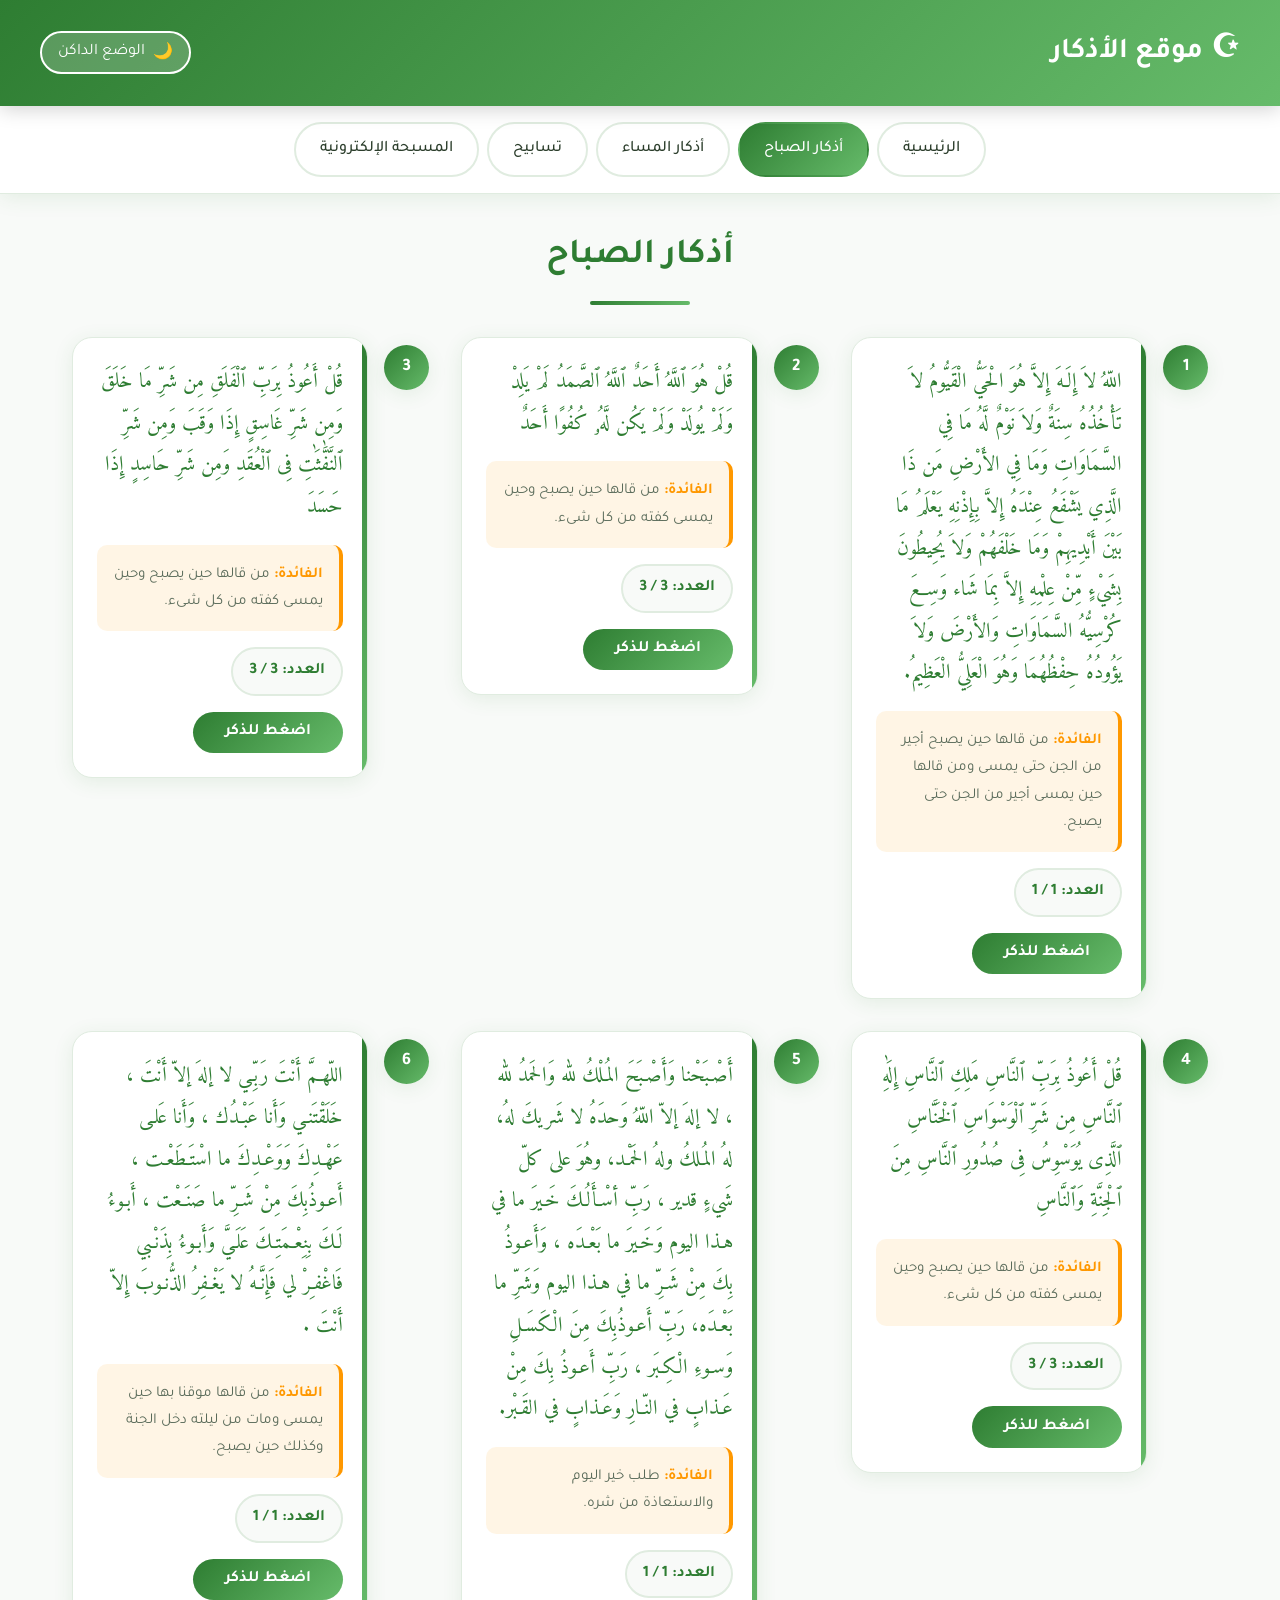
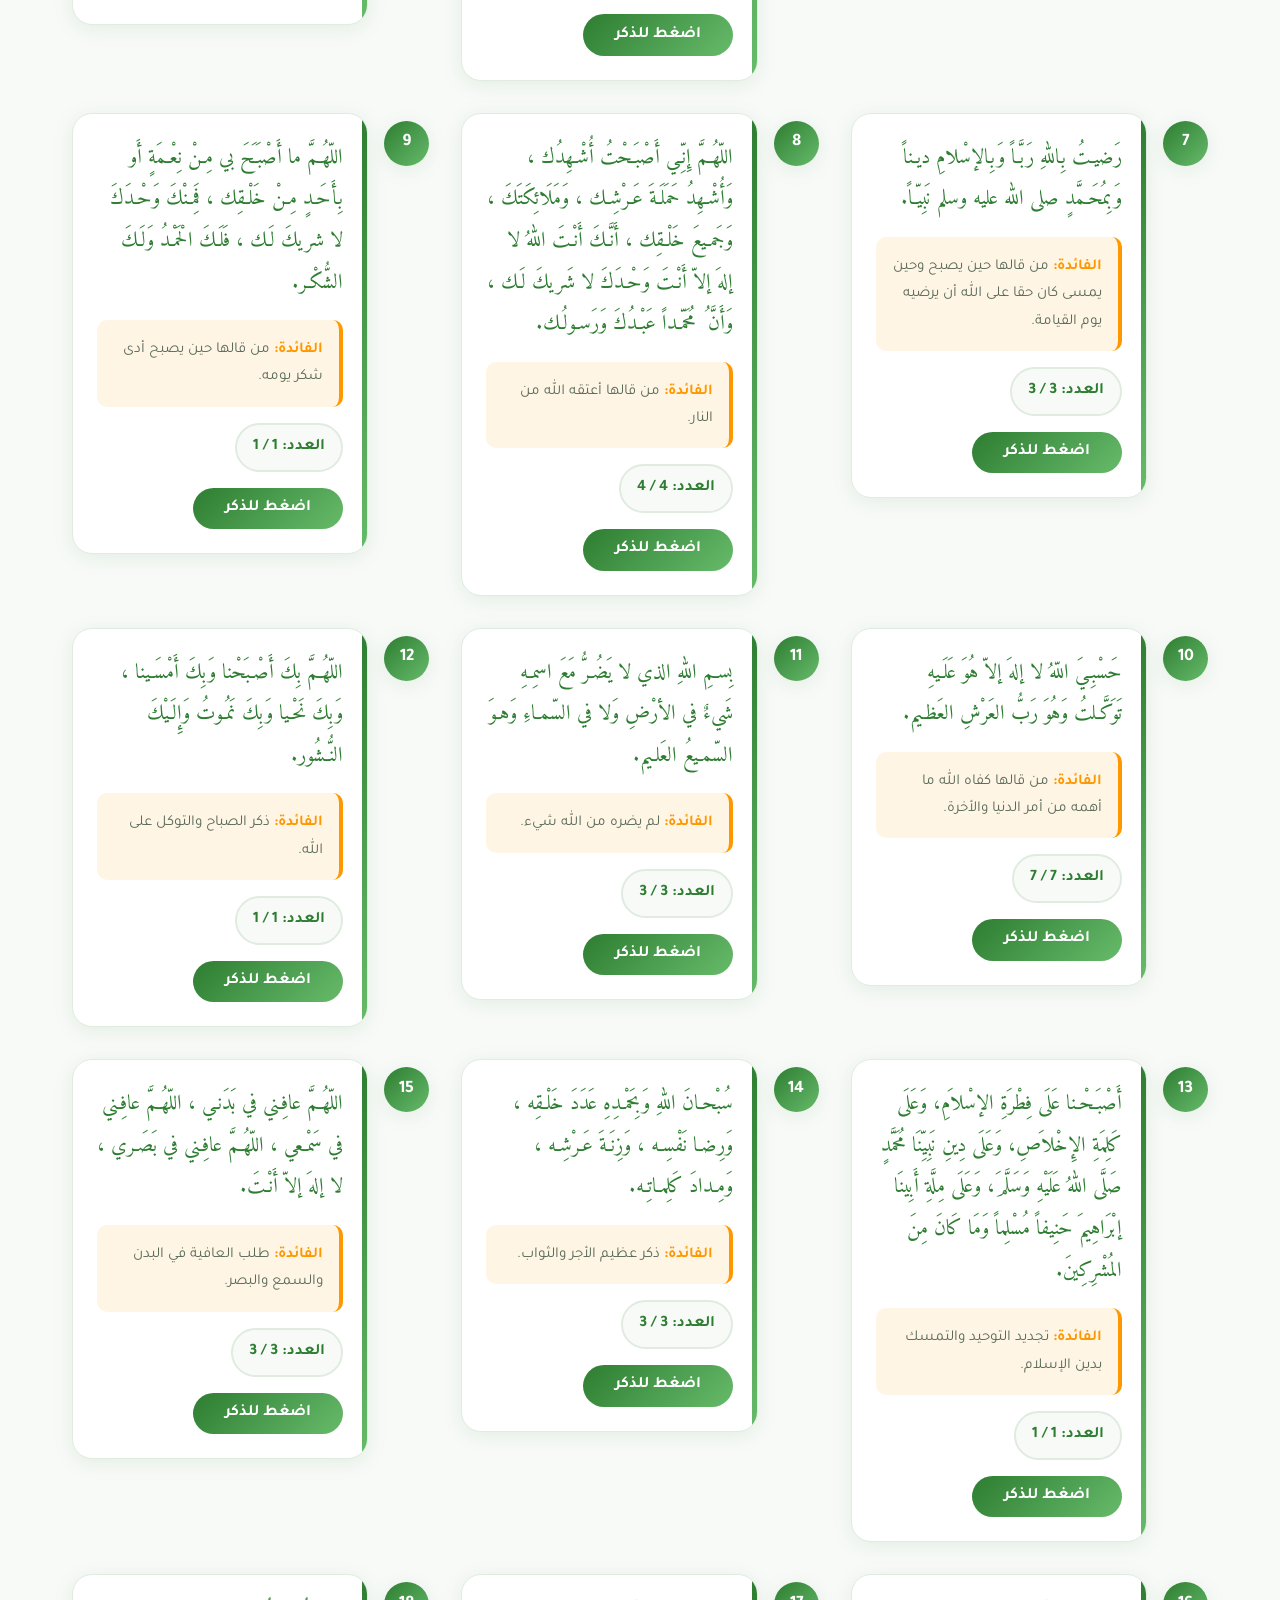
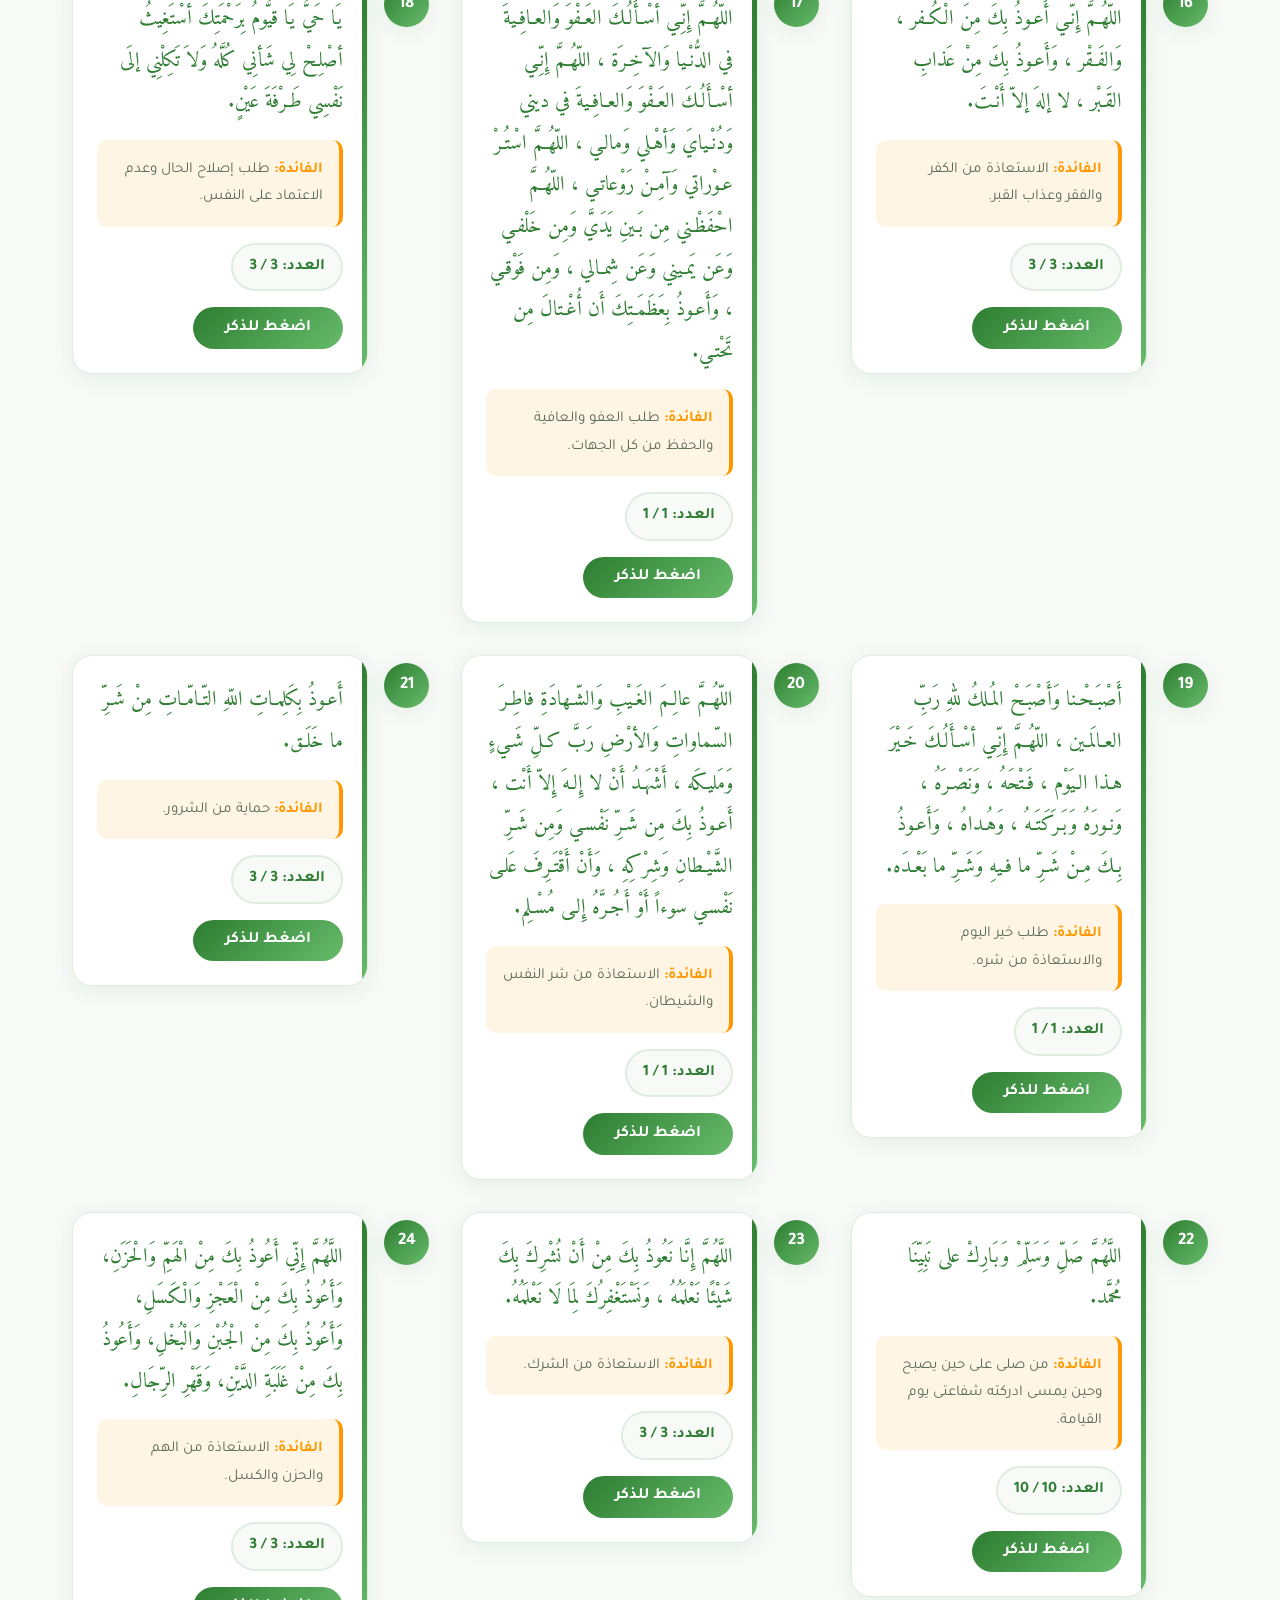
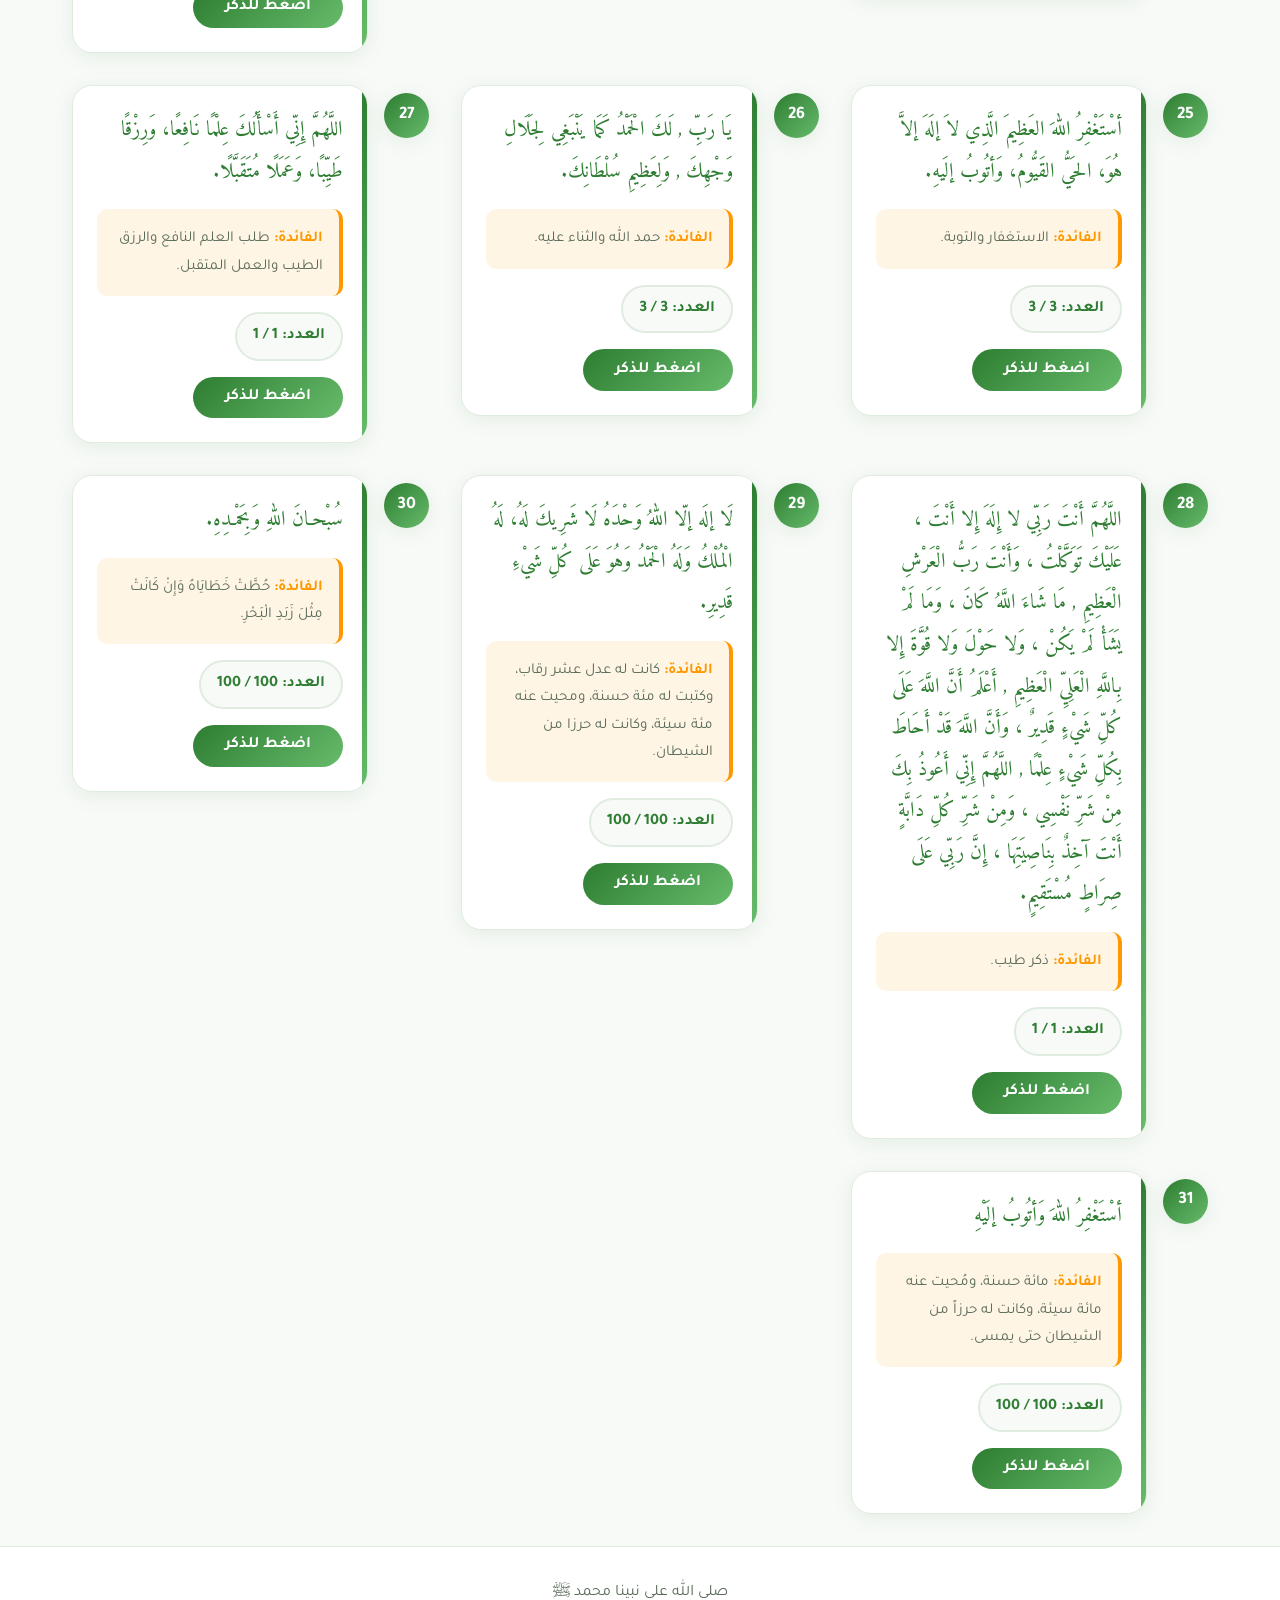
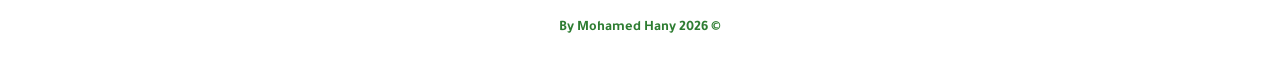
==== morning.html @ 1dcfdade "Initial commit" ====
<!DOCTYPE html>
<html lang="ar" dir="rtl">
<head>
    <meta charset="UTF-8">
    <meta name="viewport" content="width=device-width, initial-scale=1.0">
    <title>أذكار الصباح - موقع الأذكار</title>
    <link href="https://fonts.googleapis.com/css2?family=Amiri:wght@400;700&family=Tajawal:wght@400;500;700&display=swap" rel="stylesheet">
    <link rel="stylesheet" href="css/style.css">
</head>
<body>
    <div class="progress-bar" id="progressBar"></div>
    
    <header>
        <div class="header-content">
            <a href="index.html" class="logo">موقع الأذكار</a>
            <button class="theme-toggle" onclick="toggleTheme()">
                <span id="themeIcon">🌙</span>
                <span id="themeText">الوضع الداكن</span>
            </button>
        </div>
    </header>

    <nav>
        <div class="nav-content">
            <a href="index.html" class="nav-btn">الرئيسية</a>
            <a href="morning.html" class="nav-btn active">أذكار الصباح</a>
            <a href="evening.html" class="nav-btn">أذكار المساء</a>
            <a href="tasbeeh.html" class="nav-btn">تسابيح</a>
            <a href="rosary.html" class="nav-btn">المسبحة الإلكترونية</a>
        </div>
    </nav>

    <main>
        <h2 class="section-title">أذكار الصباح</h2>
        <div class="cards-grid" id="morningCards"></div>
    </main>

    <footer>
        <div class="footer-content">
            <p class="footer-text">صلى الله على نبينا محمد ﷺ</p>
            <p class="copyright">© 2026 By Mohamed Hany</p>
        </div>
    </footer>

    <button class="scroll-top" id="scrollTop" onclick="scrollToTop()">↑</button>

    <script src="js/main.js"></script>
    <script>
        // Morning Azkar Data
        const morningAzkar = [
            {
                text: "اللّهُ لاَ إِلَـهَ إِلاَّ هُوَ الْحَيُّ الْقَيُّومُ لاَ تَأْخُذُهُ سِنَةٌ وَلاَ نَوْمٌ لَّهُ مَا فِي السَّمَاوَاتِ وَمَا فِي الأَرْضِ مَن ذَا الَّذِي يَشْفَعُ عِنْدَهُ إِلاَّ بِإِذْنِهِ يَعْلَمُ مَا بَيْنَ أَيْدِيهِمْ وَمَا خَلْفَهُمْ وَلاَ يُحِيطُونَ بِشَيْءٍ مِّنْ عِلْمِهِ إِلاَّ بِمَا شَاء وَسِعَ كُرْسِيُّهُ السَّمَاوَاتِ وَالأَرْضَ وَلاَ يَؤُودُهُ حِفْظُهُمَا وَهُوَ الْعَلِيُّ الْعَظِيمُ.",
                count: 1,
                fadl: "من قالها حين يصبح أجير من الجن حتى يمسى ومن قالها حين يمسى أجير من الجن حتى يصبح."
            },
            {
                text: "قُلْ هُوَ ٱللَّهُ أَحَدٌ ٱللَّهُ ٱلصَّمَدُ لَمْ يَلِدْ وَلَمْ يُولَدْ وَلَمْ يَكُن لَّهُۥ كُفُوًا أَحَدٌ",
                count: 3,
                fadl: "من قالها حين يصبح وحين يمسى كفته من كل شىء."
            },
            {
                text: "قُلْ أَعُوذُ بِرَبِّ ٱلْفَلَقِ مِن شَرِّ مَا خَلَقَ وَمِن شَرِّ غَاسِقٍ إِذَا وَقَبَ وَمِن شَرِّ ٱلنَّفَّٰثَٰتِ فِى ٱلْعُقَدِ وَمِن شَرِّ حَاسِدٍ إِذَا حَسَدَ",
                count: 3,
                fadl: "من قالها حين يصبح وحين يمسى كفته من كل شىء."
            },
            {
                text: "قُلْ أَعُوذُ بِرَبِّ ٱلنَّاسِ مَلِكِ ٱلنَّاسِ إِلَٰهِ ٱلنَّاسِ مِن شَرِّ ٱلْوَسْوَاسِ ٱلْخَنَّاسِ ٱلَّذِى يُوَسْوِسُ فِى صُدُورِ ٱلنَّاسِ مِنَ ٱلْجِنَّةِ وَٱلنَّاسِ",
                count: 3,
                fadl: "من قالها حين يصبح وحين يمسى كفته من كل شىء."
            },
            {
                text: "أَصْـبَحْنا وَأَصْـبَحَ المُـلْكُ لله وَالحَمدُ لله ، لا إلهَ إلاّ اللّهُ وَحدَهُ لا شَريكَ لهُ، لهُ المُـلكُ ولهُ الحَمْـد، وهُوَ على كلّ شَيءٍ قدير ، رَبِّ أسْـأَلُـكَ خَـيرَ ما في هـذا اليوم وَخَـيرَ ما بَعْـدَه ، وَأَعـوذُ بِكَ مِنْ شَـرِّ ما في هـذا اليوم وَشَرِّ ما بَعْـدَه، رَبِّ أَعـوذُبِكَ مِنَ الْكَسَـلِ وَسـوءِ الْكِـبَر ، رَبِّ أَعـوذُ بِكَ مِنْ عَـذابٍ في النّـارِ وَعَـذابٍ في القَـبْر.",
                count: 1,
                fadl: "طلب خير اليوم والاستعاذة من شره."
            },
            {
                text: "اللّهـمَّ أَنْتَ رَبِّـي لا إلهَ إلاّ أَنْتَ ، خَلَقْتَنـي وَأَنا عَبْـدُك ، وَأَنا عَلـى عَهْـدِكَ وَوَعْـدِكَ ما اسْتَـطَعْـت ، أَعـوذُبِكَ مِنْ شَـرِّ ما صَنَـعْت ، أَبـوءُ لَـكَ بِنِعْـمَتِـكَ عَلَـيَّ وَأَبـوءُ بِذَنْـبي فَاغْفـِرْ لي فَإِنَّـهُ لا يَغْـفِرُ الذُّنـوبَ إِلاّ أَنْتَ .",
                count: 1,
                fadl: "من قالها موقنا بها حين يمسى ومات من ليلته دخل الجنة وكذلك حين يصبح."
            },
            {
                text: "رَضيـتُ بِاللهِ رَبَّـاً وَبِالإسْلامِ ديـناً وَبِمُحَـمَّدٍ صلى الله عليه وسلم نَبِيّـاً.",
                count: 3,
                fadl: "من قالها حين يصبح وحين يمسى كان حقا على الله أن يرضيه يوم القيامة."
            },
            {
                text: "اللّهُـمَّ إِنِّـي أَصْبَـحْتُ أُشْـهِدُك ، وَأُشْـهِدُ حَمَلَـةَ عَـرْشِـك ، وَمَلَائِكَتَكَ ، وَجَمـيعَ خَلْـقِك ، أَنَّـكَ أَنْـتَ اللهُ لا إلهَ إلاّ أَنْـتَ وَحْـدَكَ لا شَريكَ لَـك ، وَأَنَّ ُ مُحَمّـداً عَبْـدُكَ وَرَسـولُـك.",
                count: 4,
                fadl: "من قالها أعتقه الله من النار."
            },
            {
                text: "اللّهُـمَّ ما أَصْبَـَحَ بي مِـنْ نِعْـمَةٍ أَو بِأَحَـدٍ مِـنْ خَلْـقِك ، فَمِـنْكَ وَحْـدَكَ لا شريكَ لَـك ، فَلَـكَ الْحَمْـدُ وَلَـكَ الشُّكْـر.",
                count: 1,
                fadl: "من قالها حين يصبح أدى شكر يومه."
            },
            {
                text: "حَسْبِـيَ اللّهُ لا إلهَ إلاّ هُوَ عَلَـيهِ تَوَكَّـلتُ وَهُوَ رَبُّ العَرْشِ العَظـيم.",
                count: 7,
                fadl: "من قالها كفاه الله ما أهمه من أمر الدنيا والأخرة."
            },
            {
                text: "بِسـمِ اللهِ الذي لا يَضُـرُّ مَعَ اسمِـهِ شَيءٌ في الأرْضِ وَلا في السّمـاءِ وَهـوَ السّمـيعُ العَلـيم.",
                count: 3,
                fadl: "لم يضره من الله شيء."
            },
            {
                text: "اللّهُـمَّ بِكَ أَصْـبَحْنا وَبِكَ أَمْسَـينا ، وَبِكَ نَحْـيا وَبِكَ نَمُـوتُ وَإِلَـيْكَ النُّـشُور.",
                count: 1,
                fadl: "ذكر الصباح والتوكل على الله."
            },
            {
                text: "أَصْبَـحْـنا عَلَى فِطْرَةِ الإسْلاَمِ، وَعَلَى كَلِمَةِ الإِخْلاَصِ، وَعَلَى دِينِ نَبِيِّنَا مُحَمَّدٍ صَلَّى اللهُ عَلَيْهِ وَسَلَّمَ، وَعَلَى مِلَّةِ أَبِينَا إبْرَاهِيمَ حَنِيفاً مُسْلِماً وَمَا كَانَ مِنَ المُشْرِكِينَ.",
                count: 1,
                fadl: "تجديد التوحيد والتمسك بدين الإسلام."
            },
            {
                text: "سُبْحـانَ اللهِ وَبِحَمْـدِهِ عَدَدَ خَلْـقِه ، وَرِضـا نَفْسِـه ، وَزِنَـةَ عَـرْشِـه ، وَمِـدادَ كَلِمـاتِـه.",
                count: 3,
                fadl: "ذكر عظيم الأجر والثواب."
            },
            {
                text: "اللّهُـمَّ عافِـني في بَدَنـي ، اللّهُـمَّ عافِـني في سَمْـعي ، اللّهُـمَّ عافِـني في بَصَـري ، لا إلهَ إلاّ أَنْـتَ.",
                count: 3,
                fadl: "طلب العافية في البدن والسمع والبصر."
            },
            {
                text: "اللّهُـمَّ إِنّـي أَعـوذُ بِكَ مِنَ الْكُـفر ، وَالفَـقْر ، وَأَعـوذُ بِكَ مِنْ عَذابِ القَـبْر ، لا إلهَ إلاّ أَنْـتَ.",
                count: 3,
                fadl: "الاستعاذة من الكفر والفقر وعذاب القبر."
            },
            {
                text: "اللّهُـمَّ إِنِّـي أسْـأَلُـكَ العَـفْوَ وَالعـافِـيةَ في الدُّنْـيا وَالآخِـرَة ، اللّهُـمَّ إِنِّـي أسْـأَلُـكَ العَـفْوَ وَالعـافِـيةَ في ديني وَدُنْـيايَ وَأهْـلي وَمالـي ، اللّهُـمَّ اسْتُـرْ عـوْراتي وَآمِـنْ رَوْعاتـي ، اللّهُـمَّ احْفَظْـني مِن بَـينِ يَدَيَّ وَمِن خَلْفـي وَعَن يَمـيني وَعَن شِمـالي ، وَمِن فَوْقـي ، وَأَعـوذُ بِعَظَمَـتِكَ أَن أُغْـتالَ مِن تَحْتـي.",
                count: 1,
                fadl: "طلب العفو والعافية والحفظ من كل الجهات."
            },
            {
                text: "يَا حَيُّ يَا قيُّومُ بِرَحْمَتِكَ أسْتَغِيثُ أصْلِحْ لِي شَأنِي كُلَّهُ وَلاَ تَكِلْنِي إلَى نَفْسِي طَـرْفَةَ عَيْنٍ.",
                count: 3,
                fadl: "طلب إصلاح الحال وعدم الاعتماد على النفس."
            },
            {
                text: "أَصْبَـحْـنا وَأَصْبَـحْ المُـلكُ للهِ رَبِّ العـالَمـين ، اللّهُـمَّ إِنِّـي أسْـأَلُـكَ خَـيْرَ هـذا الـيَوْم ، فَـتْحَهُ ، وَنَصْـرَهُ ، وَنـورَهُ وَبَـرَكَتَـهُ ، وَهُـداهُ ، وَأَعـوذُ بِـكَ مِـنْ شَـرِّ ما فـيهِ وَشَـرِّ ما بَعْـدَه.",
                count: 1,
                fadl: "طلب خير اليوم والاستعاذة من شره."
            },
            {
                text: "اللّهُـمَّ عالِـمَ الغَـيْبِ وَالشّـهادَةِ فاطِـرَ السّماواتِ وَالأرْضِ رَبَّ كـلِّ شَـيءٍ وَمَليـكَه ، أَشْهَـدُ أَنْ لا إِلـهَ إِلاّ أَنْت ، أَعـوذُ بِكَ مِن شَـرِّ نَفْسـي وَمِن شَـرِّ الشَّيْـطانِ وَشِرْكِهِ ، وَأَنْ أَقْتَـرِفَ عَلـى نَفْسـي سوءاً أَوْ أَجُـرَّهُ إِلـى مُسْـلِم.",
                count: 1,
                fadl: "الاستعاذة من شر النفس والشيطان."
            },
            {
                text: "أَعـوذُ بِكَلِمـاتِ اللّهِ التّـامّـاتِ مِنْ شَـرِّ ما خَلَـق.",
                count: 3,
                fadl: "حماية من الشرور."
            },
            {
                text: "اللَّهُمَّ صَلِّ وَسَلِّمْ وَبَارِكْ على نَبِيِّنَا مُحمَّد.",
                count: 10,
                fadl: "من صلى على حين يصبح وحين يمسى ادركته شفاعتى يوم القيامة."
            },
            {
                text: "اللَّهُمَّ إِنَّا نَعُوذُ بِكَ مِنْ أَنْ نُشْرِكَ بِكَ شَيْئًا نَعْلَمُهُ ، وَنَسْتَغْفِرُكَ لِمَا لَا نَعْلَمُهُ.",
                count: 3,
                fadl: "الاستعاذة من الشرك."
            },
            {
                text: "اللَّهُمَّ إِنِّي أَعُوذُ بِكَ مِنْ الْهَمِّ وَالْحَزَنِ، وَأَعُوذُ بِكَ مِنْ الْعَجْزِ وَالْكَسَلِ، وَأَعُوذُ بِكَ مِنْ الْجُبْنِ وَالْبُخْلِ، وَأَعُوذُ بِكَ مِنْ غَلَبَةِ الدَّيْنِ، وَقَهْرِ الرِّجَالِ.",
                count: 3,
                fadl: "الاستعاذة من الهم والحزن والكسل."
            },
            {
                text: "أسْتَغْفِرُ اللهَ العَظِيمَ الَّذِي لاَ إلَهَ إلاَّ هُوَ، الحَيُّ القَيُّومُ، وَأتُوبُ إلَيهِ.",
                count: 3,
                fadl: "الاستغفار والتوبة."
            },
            {
                text: "يَا رَبِّ , لَكَ الْحَمْدُ كَمَا يَنْبَغِي لِجَلَالِ وَجْهِكَ , وَلِعَظِيمِ سُلْطَانِكَ.",
                count: 3,
                fadl: "حمد الله والثناء عليه."
            },
            {
                text: "اللَّهُمَّ إِنِّي أَسْأَلُكَ عِلْمًا نَافِعًا، وَرِزْقًا طَيِّبًا، وَعَمَلًا مُتَقَبَّلًا.",
                count: 1,
                fadl: "طلب العلم النافع والرزق الطيب والعمل المتقبل."
            },
            {
                text: "اللَّهُمَّ أَنْتَ رَبِّي لا إِلَهَ إِلا أَنْتَ ، عَلَيْكَ تَوَكَّلْتُ ، وَأَنْتَ رَبُّ الْعَرْشِ الْعَظِيمِ , مَا شَاءَ اللَّهُ كَانَ ، وَمَا لَمْ يَشَأْ لَمْ يَكُنْ ، وَلا حَوْلَ وَلا قُوَّةَ إِلا بِاللَّهِ الْعَلِيِّ الْعَظِيمِ , أَعْلَمُ أَنَّ اللَّهَ عَلَى كُلِّ شَيْءٍ قَدِيرٌ ، وَأَنَّ اللَّهَ قَدْ أَحَاطَ بِكُلِّ شَيْءٍ عِلْمًا , اللَّهُمَّ إِنِّي أَعُوذُ بِكَ مِنْ شَرِّ نَفْسِي ، وَمِنْ شَرِّ كُلِّ دَابَّةٍ أَنْتَ آخِذٌ بِنَاصِيَتِهَا ، إِنَّ رَبِّي عَلَى صِرَاطٍ مُسْتَقِيمٍ.",
                count: 1,
                fadl: "ذكر طيب."
            },
            {
                text: "لَا إلَه إلّا اللهُ وَحْدَهُ لَا شَرِيكَ لَهُ، لَهُ الْمُلْكُ وَلَهُ الْحَمْدُ وَهُوَ عَلَى كُلِّ شَيْءِ قَدِيرِ.",
                count: 100,
                fadl: "كانت له عدل عشر رقاب، وكتبت له مئة حسنة، ومحيت عنه مئة سيئة، وكانت له حرزا من الشيطان."
            },
            {
                text: "سُبْحـانَ اللهِ وَبِحَمْـدِهِ.",
                count: 100,
                fadl: "حُطَّتْ خَطَايَاهُ وَإِنْ كَانَتْ مِثْلَ زَبَدِ الْبَحْرِ."
            },
            {
                text: "أسْتَغْفِرُ اللهَ وَأتُوبُ إلَيْهِ",
                count: 100,
                fadl: "مائة حسنة، ومُحيت عنه مائة سيئة، وكانت له حرزاً من الشيطان حتى يمسى."
            }
        ];

        // Render cards
        function renderCards() {
            const container = document.getElementById('morningCards');
            container.innerHTML = morningAzkar.map((item, index) => `
                <div class="zikr-item">
                    <div class="zikr-number">${index + 1}</div>
                    <div class="zikr-card">
                        <div class="zikr-text">${item.text}</div>
                        <div class="zikr-fadl">${item.fadl}</div>
                        <div class="zikr-controls">
                            <span class="count-display" id="count-morning-${index}">العدد: ${item.count} / ${item.count}</span>
                            <button class="count-btn" id="btn-morning-${index}" onclick="decrementCount('morning', ${index}, ${item.count})">
                                اضغط للذكر
                            </button>
                        </div>
                    </div>
                </div>
            `).join('');
        }

        // Initialize
        document.addEventListener('DOMContentLoaded', renderCards);
    </script>
</body>
</html>
---- css/style.css ----
/* ============================================
   Azkar Website - Main Stylesheet
   © 2026 By Mohamed Hany
   ============================================ */

/* CSS Variables */
:root {
    --primary-color: #2E7D32;
    --secondary-color: #66BB6A;
    --accent-color: #FF9800;
    --bg-color: #f8faf8;
    --card-bg: #ffffff;
    --text-color: #2c3e2c;
    --text-secondary: #5a6b5a;
    --border-color: #e0ece0;
    --shadow: 0 4px 20px rgba(46, 125, 50, 0.1);
    --shadow-hover: 0 8px 30px rgba(46, 125, 50, 0.2);
    --gradient: linear-gradient(135deg, #2E7D32 0%, #66BB6A 100%);
}

[data-theme="dark"] {
    --primary-color: #4CAF50;
    --secondary-color: #81C784;
    --accent-color: #FFB74D;
    --bg-color: #1a1f1a;
    --card-bg: #2a302a;
    --text-color: #e8f5e9;
    --text-secondary: #a5d6a7;
    --border-color: #3a453a;
    --shadow: 0 4px 20px rgba(0, 0, 0, 0.3);
    --shadow-hover: 0 8px 30px rgba(0, 0, 0, 0.4);
    --gradient: linear-gradient(135deg, #4CAF50 0%, #81C784 100%);
}

/* Reset & Base */
* {
    margin: 0;
    padding: 0;
    box-sizing: border-box;
}

body {
    font-family: 'Tajawal', 'Amiri', sans-serif;
    background-color: var(--bg-color);
    color: var(--text-color);
    line-height: 1.8;
    transition: all 0.3s ease;
    min-height: 100vh;
    display: flex;
    flex-direction: column;
}

/* Progress Bar */
.progress-bar {
    position: fixed;
    top: 0;
    left: 0;
    height: 4px;
    background: var(--accent-color);
    z-index: 1001;
    transition: width 0.3s ease;
}

/* Header */
header {
    background: var(--gradient);
    color: white;
    padding: 1.5rem 2rem;
    position: sticky;
    top: 0;
    z-index: 1000;
    box-shadow: 0 2px 20px rgba(0,0,0,0.2);
}

.header-content {
    max-width: 1200px;
    margin: 0 auto;
    display: flex;
    justify-content: space-between;
    align-items: center;
    flex-wrap: wrap;
    gap: 1rem;
}

.logo {
    font-size: 1.8rem;
    font-weight: 700;
    display: flex;
    align-items: center;
    gap: 0.5rem;
    text-decoration: none;
    color: white;
}

.logo::before {
    content: "☪";
    font-size: 2rem;
}

.theme-toggle {
    background: rgba(255,255,255,0.2);
    border: 2px solid white;
    color: white;
    padding: 0.5rem 1rem;
    border-radius: 50px;
    cursor: pointer;
    font-family: inherit;
    font-size: 1rem;
    transition: all 0.3s ease;
    display: flex;
    align-items: center;
    gap: 0.5rem;
}

.theme-toggle:hover {
    background: white;
    color: var(--primary-color);
}

/* Navigation */
nav {
    background: var(--card-bg);
    padding: 1rem;
    position: sticky;
    top: 80px;
    z-index: 999;
    border-bottom: 1px solid var(--border-color);
    box-shadow: var(--shadow);
}

.nav-content {
    max-width: 1200px;
    margin: 0 auto;
    display: flex;
    justify-content: center;
    gap: 0.5rem;
    flex-wrap: wrap;
}

.nav-btn {
    background: transparent;
    border: 2px solid var(--border-color);
    color: var(--text-color);
    padding: 0.7rem 1.5rem;
    border-radius: 50px;
    cursor: pointer;
    font-family: inherit;
    font-size: 1rem;
    font-weight: 500;
    transition: all 0.3s ease;
    text-decoration: none;
    display: inline-block;
}

.nav-btn:hover, .nav-btn.active {
    background: var(--gradient);
    color: white;
    border-color: transparent;
}

/* Main Content */
main {
    max-width: 1200px;
    margin: 0 auto;
    padding: 2rem;
    flex: 1;
    width: 100%;
}

.section-title {
    text-align: center;
    font-size: 2.2rem;
    color: var(--primary-color);
    margin-bottom: 2rem;
    position: relative;
    padding-bottom: 1rem;
}

.section-title::after {
    content: "";
    position: absolute;
    bottom: 0;
    left: 50%;
    transform: translateX(-50%);
    width: 100px;
    height: 4px;
    background: var(--gradient);
    border-radius: 2px;
}

/* Cards Grid */
.cards-grid {
    display: grid;
    grid-template-columns: repeat(auto-fill, minmax(350px, 1fr));
    gap: 2rem;
}

/* Zikr Item Container (Number + Card) */
.zikr-item {
    display: flex;
    align-items: flex-start;
    gap: 1rem;
}

/* Zikr Number - Outside Card */
.zikr-number {
    background: var(--gradient);
    color: white;
    width: 45px;
    height: 45px;
    border-radius: 50%;
    display: flex;
    align-items: center;
    justify-content: center;
    font-weight: 700;
    font-size: 1.1rem;
    flex-shrink: 0;
    box-shadow: var(--shadow);
    margin-top: 0.5rem;
}

/* Zikr Card */
.zikr-card {
    background: var(--card-bg);
    border-radius: 20px;
    padding: 1.5rem;
    box-shadow: var(--shadow);
    border: 1px solid var(--border-color);
    transition: all 0.3s ease;
    position: relative;
    overflow: hidden;
    flex: 1;
}

.zikr-card::before {
    content: "";
    position: absolute;
    top: 0;
    right: 0;
    width: 5px;
    height: 100%;
    background: var(--gradient);
}

.zikr-card:hover {
    transform: translateY(-5px);
    box-shadow: var(--shadow-hover);
}

.zikr-text {
    font-family: 'Amiri', serif;
    font-size: 1.3rem;
    line-height: 2;
    color: var(--primary-color);
    margin-bottom: 1rem;
}

.zikr-fadl {
    background: rgba(255, 152, 0, 0.1);
    border-right: 4px solid var(--accent-color);
    padding: 1rem;
    border-radius: 10px;
    margin-bottom: 1rem;
    color: var(--text-secondary);
    font-size: 0.95rem;
}

.zikr-fadl::before {
    content: "الفائدة: ";
    color: var(--accent-color);
    font-weight: 700;
}

.zikr-controls {
    display: flex;
    justify-content: space-between;
    align-items: center;
    flex-wrap: wrap;
    gap: 1rem;
}

.count-display {
    background: var(--bg-color);
    padding: 0.5rem 1rem;
    border-radius: 50px;
    font-weight: 700;
    color: var(--primary-color);
    border: 2px solid var(--border-color);
}

.count-btn {
    background: var(--gradient);
    color: white;
    border: none;
    padding: 0.7rem 2rem;
    border-radius: 50px;
    cursor: pointer;
    font-family: inherit;
    font-size: 1rem;
    font-weight: 700;
    transition: all 0.3s ease;
    display: flex;
    align-items: center;
    gap: 0.5rem;
}

.count-btn:hover {
    transform: scale(1.05);
    box-shadow: 0 5px 20px rgba(46, 125, 50, 0.4);
}

.count-btn:disabled {
    background: #ccc;
    cursor: not-allowed;
    transform: none;
}

.count-btn.completed {
    background: linear-gradient(135deg, #4CAF50 0%, #8BC34A 100%);
}

/* Tasbeeh Grid */
.tasbeeh-grid {
    display: grid;
    grid-template-columns: repeat(auto-fill, minmax(300px, 1fr));
    gap: 2rem;
}

/* Electronic Rosary */
.rosary-container {
    text-align: center;
    padding: 2rem;
}

.dhikr-selector {
    margin-bottom: 2rem;
    display: flex;
    justify-content: center;
    gap: 0.5rem;
    flex-wrap: wrap;
}

.dhikr-option {
    background: var(--card-bg);
    border: 2px solid var(--border-color);
    color: var(--text-color);
    padding: 0.7rem 1.5rem;
    border-radius: 50px;
    cursor: pointer;
    font-family: inherit;
    font-size: 1rem;
    transition: all 0.3s ease;
}

.dhikr-option:hover, .dhikr-option.active {
    background: var(--gradient);
    color: white;
    border-color: transparent;
}

.rosary-display {
    background: var(--gradient);
    color: white;
    width: 250px;
    height: 250px;
    border-radius: 50%;
    margin: 0 auto 2rem;
    display: flex;
    flex-direction: column;
    align-items: center;
    justify-content: center;
    box-shadow: 0 10px 40px rgba(46, 125, 50, 0.3);
    position: relative;
}

.rosary-display::before {
    content: "";
    position: absolute;
    inset: 10px;
    border: 3px solid rgba(255,255,255,0.3);
    border-radius: 50%;
}

.rosary-count {
    font-size: 5rem;
    font-weight: 700;
    line-height: 1;
}

.rosary-label {
    font-size: 1.2rem;
    margin-top: 0.5rem;
    opacity: 0.9;
}

.rosary-controls {
    display: flex;
    justify-content: center;
    gap: 1rem;
    flex-wrap: wrap;
}

.rosary-btn {
    padding: 1rem 2.5rem;
    border-radius: 50px;
    border: none;
    font-family: inherit;
    font-size: 1.1rem;
    font-weight: 700;
    cursor: pointer;
    transition: all 0.3s ease;
}

.rosary-btn.count {
    background: var(--gradient);
    color: white;
    font-size: 1.3rem;
}

.rosary-btn.count:hover {
    transform: scale(1.05);
    box-shadow: 0 5px 25px rgba(46, 125, 50, 0.4);
}

.rosary-btn.reset {
    background: var(--card-bg);
    color: var(--text-color);
    border: 2px solid var(--border-color);
}

.rosary-btn.reset:hover {
    background: #f44336;
    color: white;
    border-color: #f44336;
}

/* Home Page */
.home-content {
    text-align: center;
    padding: 3rem 1rem;
}

.welcome-title {
    font-size: 2.5rem;
    color: var(--primary-color);
    margin-bottom: 1rem;
}

.welcome-text {
    font-size: 1.2rem;
    color: var(--text-secondary);
    margin-bottom: 3rem;
    max-width: 600px;
    margin-left: auto;
    margin-right: auto;
}

.sections-grid {
    display: grid;
    grid-template-columns: repeat(auto-fit, minmax(250px, 1fr));
    gap: 2rem;
    max-width: 900px;
    margin: 0 auto;
}

.section-card {
    background: var(--card-bg);
    border-radius: 20px;
    padding: 2rem;
    box-shadow: var(--shadow);
    border: 1px solid var(--border-color);
    transition: all 0.3s ease;
    text-decoration: none;
    color: var(--text-color);
    display: flex;
    flex-direction: column;
    align-items: center;
    gap: 1rem;
}

.section-card:hover {
    transform: translateY(-10px);
    box-shadow: var(--shadow-hover);
}

.section-icon {
    font-size: 3rem;
}

.section-card h3 {
    color: var(--primary-color);
    font-size: 1.5rem;
}

.section-card p {
    color: var(--text-secondary);
    font-size: 1rem;
}

/* Footer */
footer {
    background: var(--card-bg);
    padding: 2rem;
    text-align: center;
    border-top: 1px solid var(--border-color);
    margin-top: auto;
}

.footer-content {
    max-width: 1200px;
    margin: 0 auto;
}

.footer-text {
    color: var(--text-secondary);
    font-size: 1rem;
    margin-bottom: 0.5rem;
}

.copyright {
    color: var(--primary-color);
    font-weight: 700;
    font-size: 0.9rem;
}

/* Scroll to Top Button */
.scroll-top {
    position: fixed;
    bottom: 2rem;
    left: 2rem;
    background: var(--gradient);
    color: white;
    width: 50px;
    height: 50px;
    border-radius: 50%;
    border: none;
    cursor: pointer;
    font-size: 1.5rem;
    display: none;
    align-items: center;
    justify-content: center;
    box-shadow: var(--shadow);
    transition: all 0.3s ease;
    z-index: 998;
}

.scroll-top:hover {
    transform: scale(1.1);
}

.scroll-top.show {
    display: flex;
}

/* Responsive Design */
@media (max-width: 768px) {
    .header-content {
        flex-direction: column;
        text-align: center;
    }

    .logo {
        font-size: 1.5rem;
    }

    nav {
        top: auto;
        position: relative;
    }

    .nav-content {
        flex-direction: column;
        align-items: center;
    }

    .nav-btn {
        width: 100%;
        max-width: 300px;
    }

    main {
        padding: 1rem;
    }

    .section-title {
        font-size: 1.7rem;
    }

    .cards-grid, .tasbeeh-grid {
        grid-template-columns: 1fr;
    }

    .zikr-item {
        flex-direction: column;
        align-items: center;
        gap: 0.5rem;
    }

    .zikr-number {
        margin-top: 0;
    }

    .zikr-text {
        font-size: 1.1rem;
    }

    .rosary-display {
        width: 200px;
        height: 200px;
    }

    .rosary-count {
        font-size: 4rem;
    }

    .welcome-title {
        font-size: 2rem;
    }

    .sections-grid {
        grid-template-columns: 1fr;
    }
}

/* Animation */
@keyframes fadeIn {
    from { opacity: 0; transform: translateY(20px); }
    to { opacity: 1; transform: translateY(0); }
}

main {
    animation: fadeIn 0.5s ease;
}
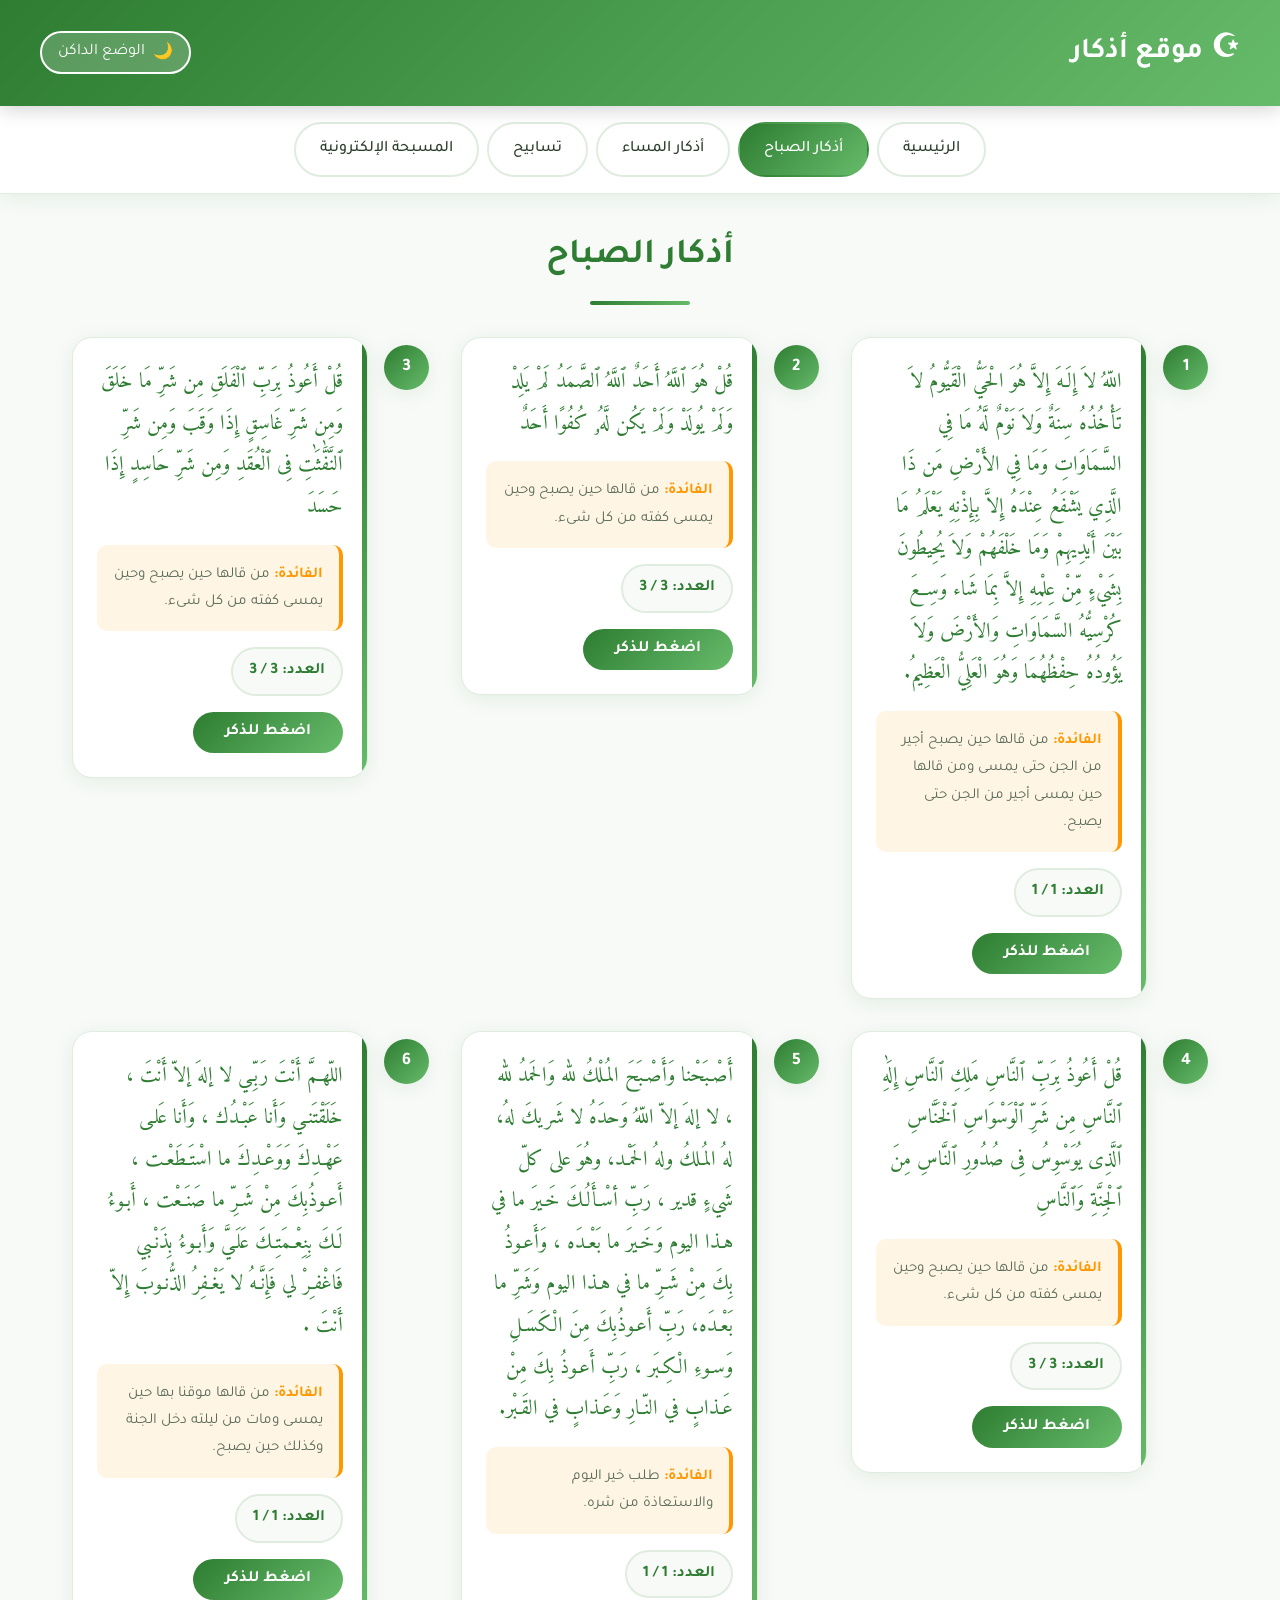
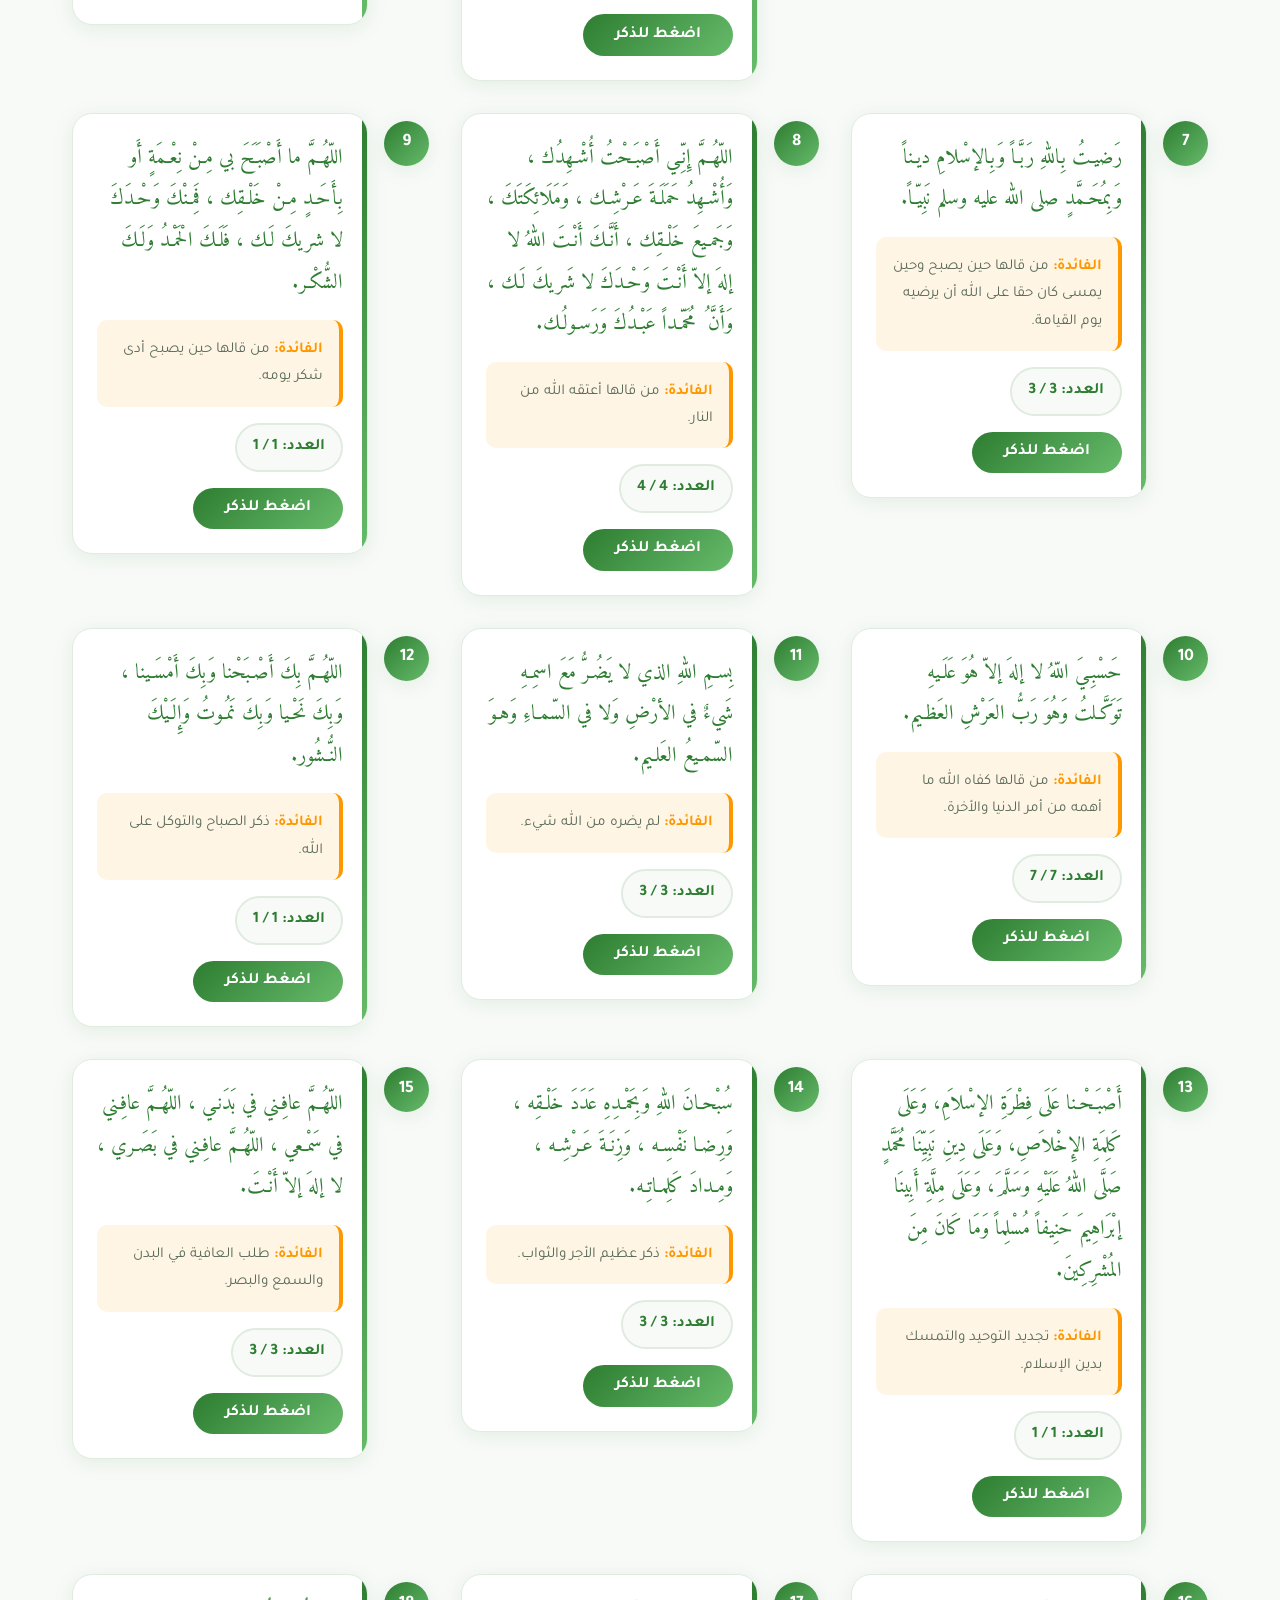
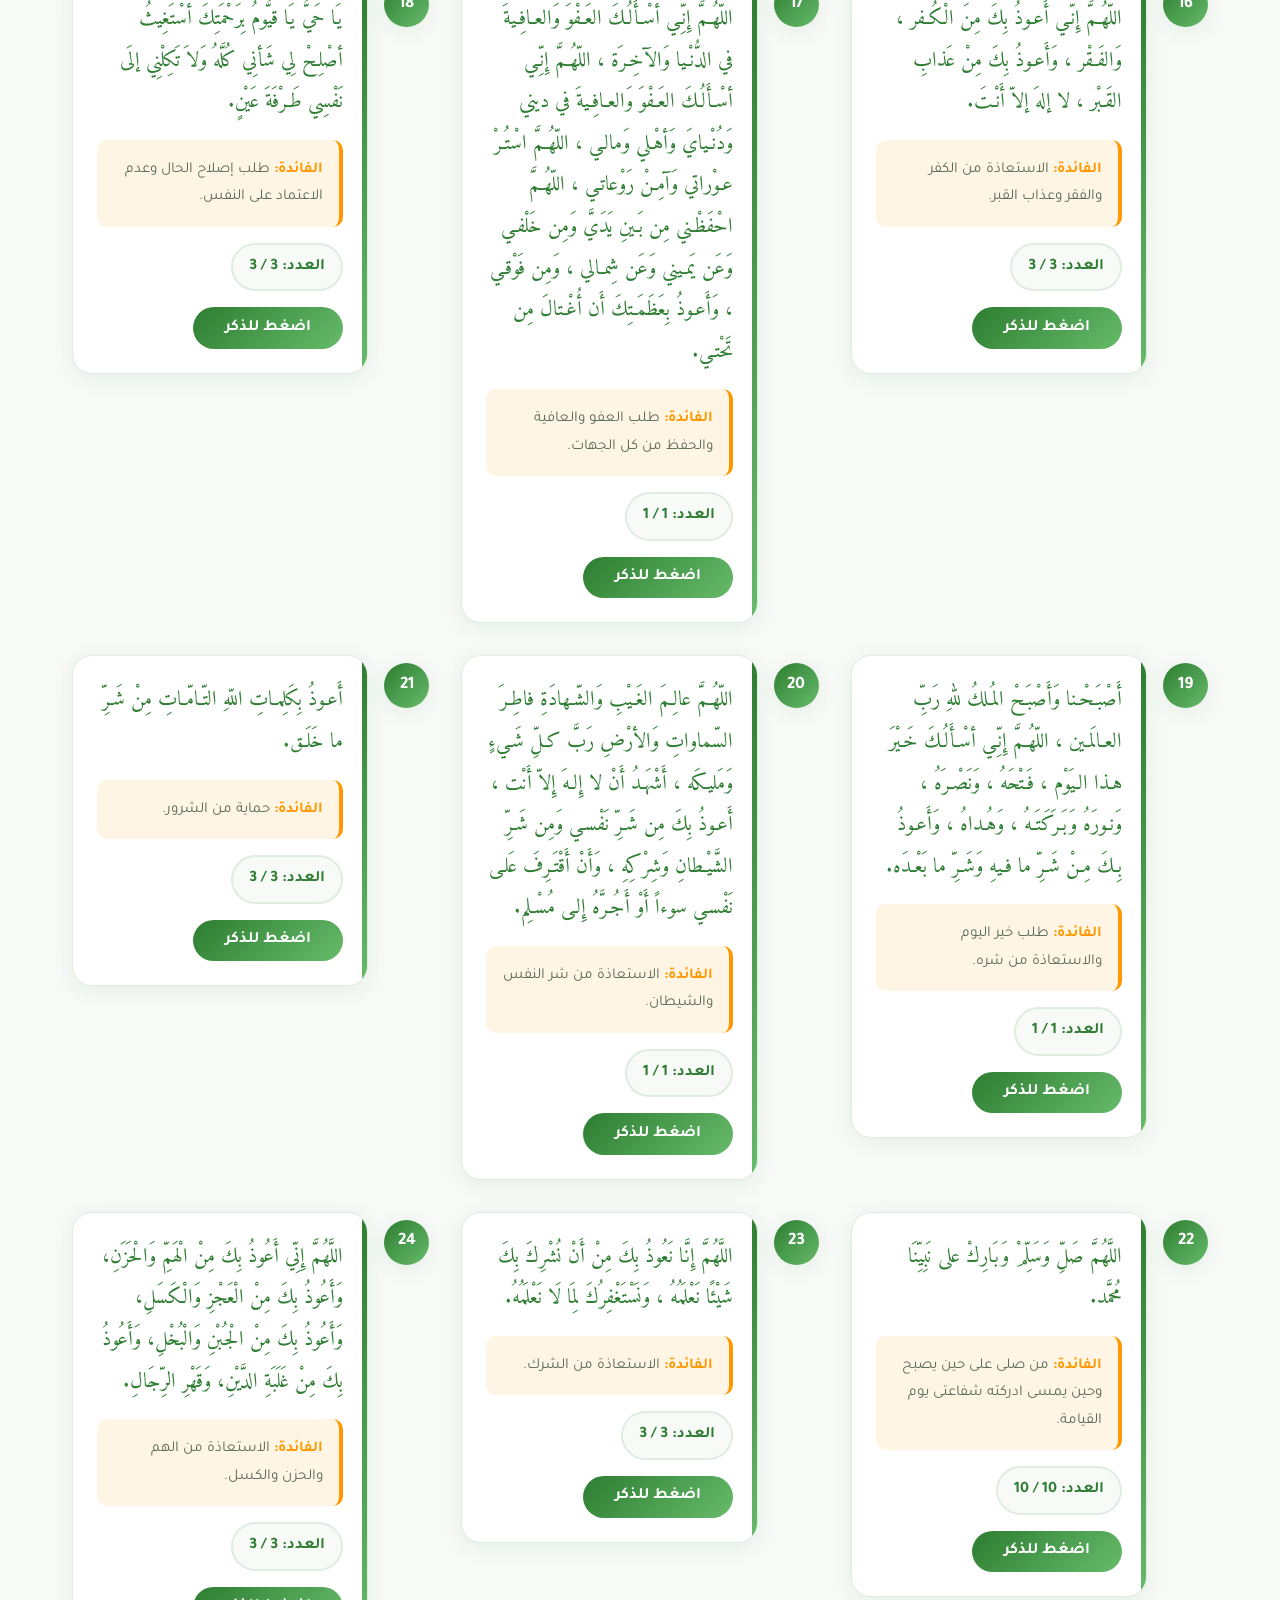
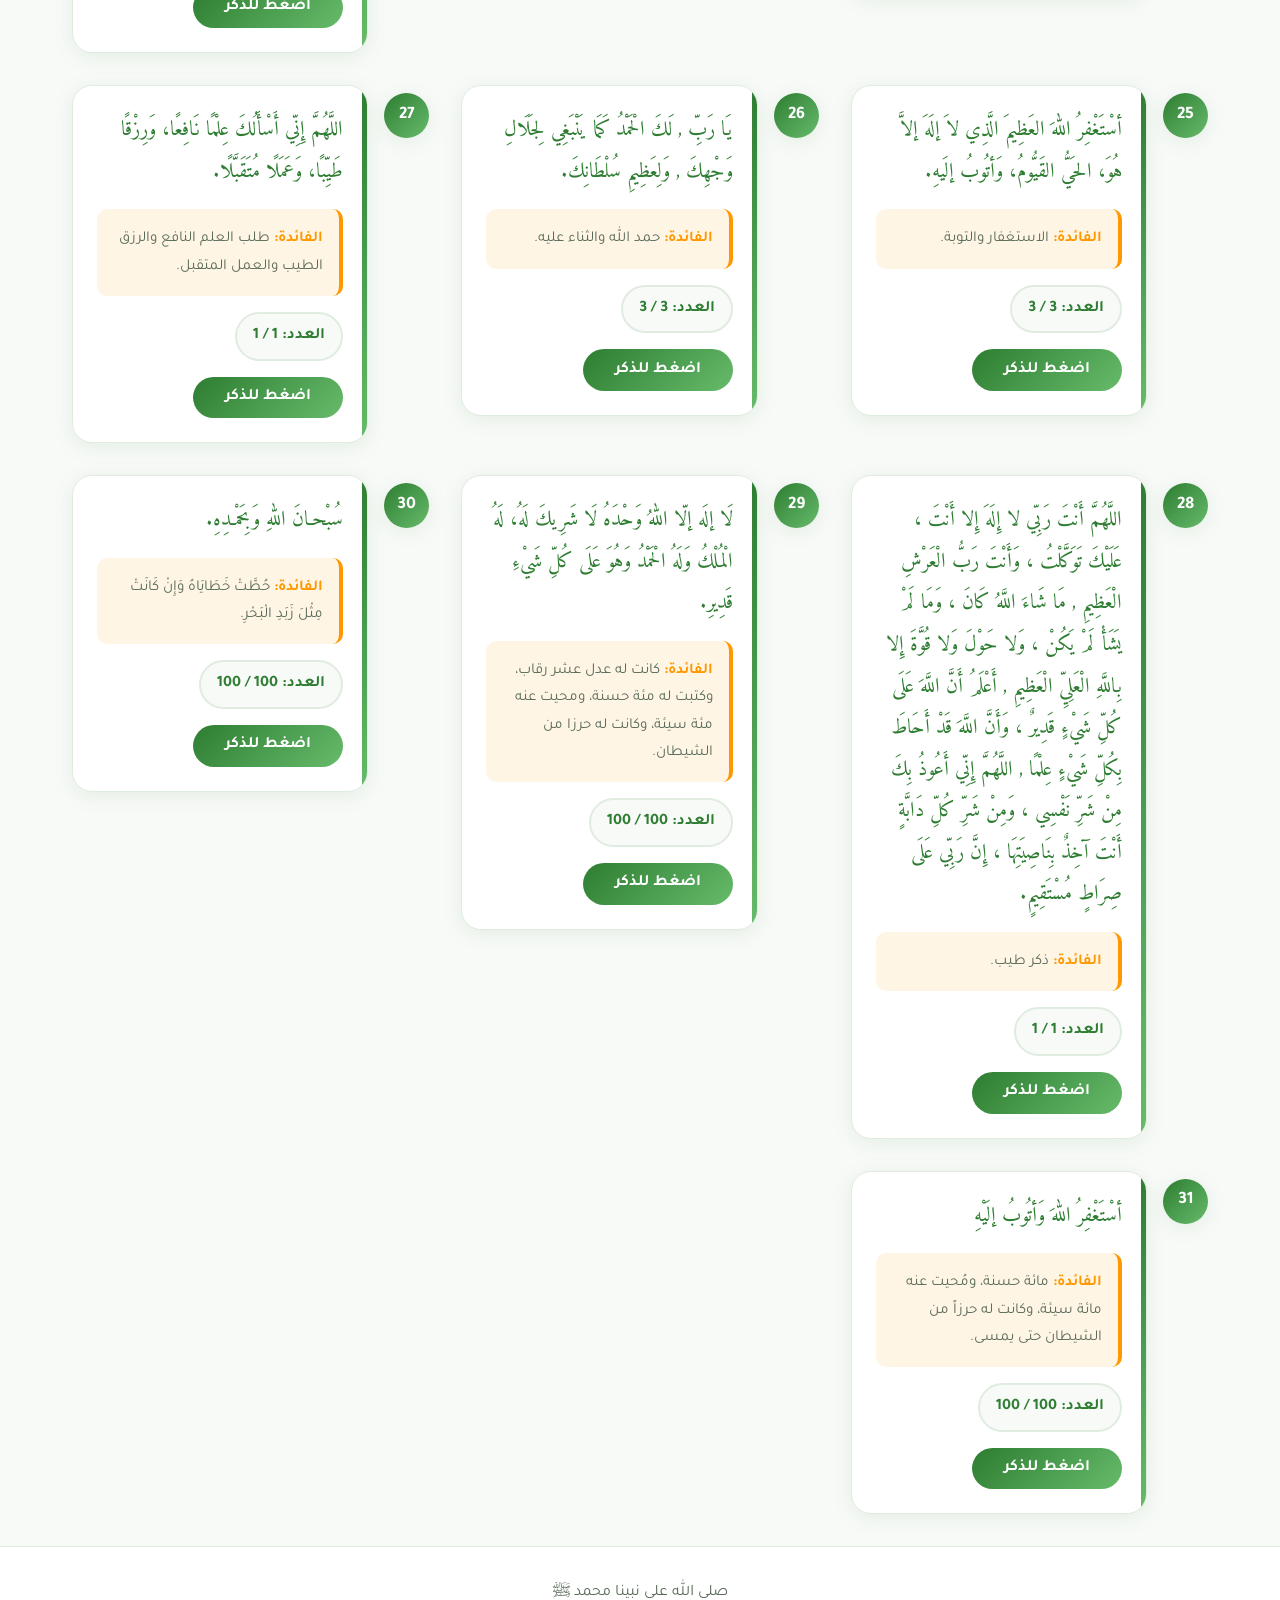
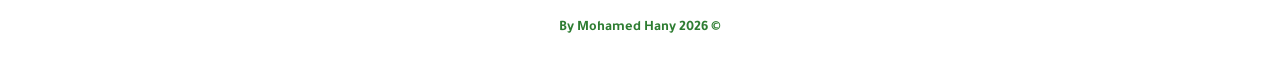
==== commit 08797057: "Update text: موقع الأذكار → موقع أذكار" ====
--- a/morning.html
+++ b/morning.html
@@ -12,7 +12,7 @@
     
     <header>
         <div class="header-content">
-            <a href="index.html" class="logo">موقع الأذكار</a>
+            <a href="index.html" class="logo">موقع أذكار</a>
             <button class="theme-toggle" onclick="toggleTheme()">
                 <span id="themeIcon">🌙</span>
                 <span id="themeText">الوضع الداكن</span>
